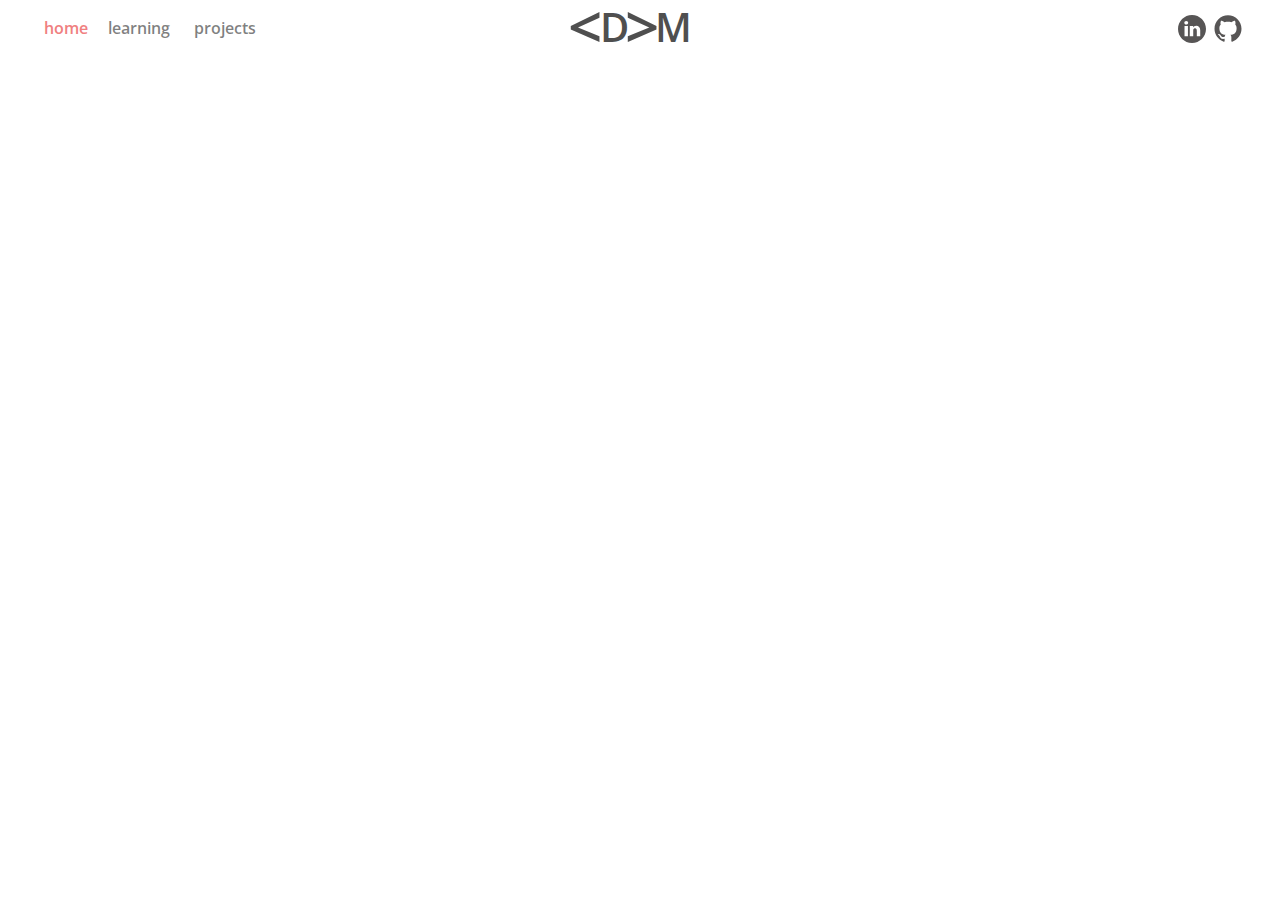
==== index.html @ c617aa4c "changed colour of header" ====
<!DOCTYPE html>
<html lang="en">
<head>
    <meta charset="UTF-8">
    <meta name="viewport" content="width=device-width, initial-scale=1.0, shrink-to-fit=no">
    <title>ADAM WIP</title>
    <link rel="stylesheet"href="https://fonts.googleapis.com/css?family=Nunito+Sans:400|Open+Sans|Nunito+Sans:800">
    <link rel="stylesheet" href="https://maxcdn.bootstrapcdn.com/bootstrap/4.5.2/css/bootstrap.min.css">
    <script src="https://ajax.googleapis.com/ajax/libs/jquery/3.5.1/jquery.min.js"></script>
    <script src="https://cdnjs.cloudflare.com/ajax/libs/popper.js/1.16.0/umd/popper.min.js"></script>
    <script src="https://maxcdn.bootstrapcdn.com/bootstrap/4.5.2/js/bootstrap.min.js"></script>
    <link rel="stylesheet" type="text/css" href="main.css"/>
</head>
<body>
    <nav class="navbar navbar-expand-lg navbar-light" style="background-color:white">
        <button class="navbar-toggler collapsed border-0" type="button" data-toggle="collapse" data-target="#navbarToggler" aria-controls="navbarToggler" aria-expanded="false" aria-label="Toggle navigation">
            <span class="icon-bar"></span>
            <span class="icon-bar"></span>
            <span class="icon-bar"></span>
        </button>
        
        <a class="navbar-brand" href="#">

            <a href="https://adam-feng.github.io" class="logo">
                <svg height="32" width="122">
                    <text class="symbol" x="0" y="39" fill="#4f4f4f" font-size="60px" font-family: "Nunito Sans" font-weight:"800"> &lt; </text>
                    <text x="32" y="32" fill="#4f4f4f" font-size="40px" font-family: "Nunito Sans" font-weight:"800"> D </text>
                    <text class="symbol" x="57" y="39" fill="#4f4f4f" font-size="60px" font-family: "Nunito Sans" font-weight:"800"> > </text>
                    <text x="87" y="32" fill="#4f4f4f" font-size="40px" font-family: "Nunito Sans" font-weight:"800"> M </text>
                </svg>
            </a>
            <a href="https://www.linkedin.com/in/adam-feng/" class="linkedin">
                <svg height="28px" viewBox="0 0 512 512" width="28px" xmlns="http://www.w3.org/2000/svg"><path d="m256 0c-141.363281 0-256 114.636719-256 256s114.636719 256 256 256 256-114.636719 256-256-114.636719-256-256-256zm-74.390625 387h-62.347656v-187.574219h62.347656zm-31.171875-213.1875h-.40625c-20.921875 0-34.453125-14.402344-34.453125-32.402344 0-18.40625 13.945313-32.410156 35.273437-32.410156 21.328126 0 34.453126 14.003906 34.859376 32.410156 0 18-13.53125 32.402344-35.273438 32.402344zm255.984375 213.1875h-62.339844v-100.347656c0-25.21875-9.027343-42.417969-31.585937-42.417969-17.222656 0-27.480469 11.601563-31.988282 22.800781-1.648437 4.007813-2.050781 9.609375-2.050781 15.214844v104.75h-62.34375s.816407-169.976562 0-187.574219h62.34375v26.558594c8.285157-12.78125 23.109375-30.960937 56.1875-30.960937 41.019531 0 71.777344 26.808593 71.777344 84.421874zm0 0"/></svg>
            </a>
            <a href="https://github.com/adam-feng" class="github">
                <svg height="27px" viewBox="0 0 512 512" width="28px" version="1.1" id="Capa_1" xmlns="http://www.w3.org/2000/svg" xmlns:xlink="http://www.w3.org/1999/xlink" x="0px" y="0px"
    style="enable-background:new 0 0 512 512;" xml:space="preserve">
    <g>
    <g>
    <path d="M255.968,5.329C114.624,5.329,0,120.401,0,262.353c0,113.536,73.344,209.856,175.104,243.872
    c12.8,2.368,17.472-5.568,17.472-12.384c0-6.112-0.224-22.272-0.352-43.712c-71.2,15.52-86.24-34.464-86.24-34.464
    c-11.616-29.696-28.416-37.6-28.416-37.6c-23.264-15.936,1.728-15.616,1.728-15.616c25.696,1.824,39.2,26.496,39.2,26.496
    c22.848,39.264,59.936,27.936,74.528,21.344c2.304-16.608,8.928-27.936,16.256-34.368
    c-56.832-6.496-116.608-28.544-116.608-127.008c0-28.064,9.984-51.008,26.368-68.992c-2.656-6.496-11.424-32.64,2.496-68
    c0,0,21.504-6.912,70.4,26.336c20.416-5.696,42.304-8.544,64.096-8.64c21.728,0.128,43.648,2.944,64.096,8.672
    c48.864-33.248,70.336-26.336,70.336-26.336c13.952,35.392,5.184,61.504,2.56,68c16.416,17.984,26.304,40.928,26.304,68.992
    c0,98.72-59.84,120.448-116.864,126.816c9.184,7.936,17.376,23.616,17.376,47.584c0,34.368-0.32,62.08-0.32,70.496
    c0,6.88,4.608,14.88,17.6,12.352C438.72,472.145,512,375.857,512,262.353C512,120.401,397.376,5.329,255.968,5.329z"/>
    </g></g></svg>
            </a>
        </a>
        <div class="collapse navbar-collapse" id="navbarToggler">
            <ul class="navbar-nav ml-1 mr-auto mt-4 mt-lg-0">
                <li class="active">
                    <a class="nav-link" href="https://adam-feng.github.io">home</a>
                </li>
                <li class="nav-item px-1">
                    <a class="nav-link" href="learning.html">learning</a>
                </li>
                <li class="nav-item px-1">
                    <a class="nav-link" href="projects.html">projects</a>
                </li>
            </ul>
        </div>

        
      
      </nav>
</body>
</html>
---- main.css ----
.active a {
    color: lightcoral !important;
}

.logo:hover .symbol{
    transition:0.7s;
    fill:lightcoral
}

.logo {
    position: absolute;
    right: calc(50vw - 50px); 
    top: 10px;
}

.logo:hover {
    text-decoration: none;
}

nav {
    margin: 0;
    font-family: "Open Sans", sans-serif;
    font-weight: 600;
    position: absolute;
}

.navbar-toggler span {
    display: block;
    background-color: #4f4f4f;
    height: 3px;
    width: 25px;
    margin-top: 5px;
    margin-bottom: 5px;
    position: relative;
    left: 0;
    border-radius: 2px;
    opacity: 1;
    transition: all 0.35s ease-out;
    transform-origin: center left;
}

/* Animate open into cross menu */

.navbar-toggler:not(.collapsed) span:nth-child(1) {
    transform: translate(15%, 528%) rotate(-45deg);
}
.navbar-toggler:not(.collapsed) span:nth-child(2) {
    opacity: 0;
    transition: 0s;
}
.navbar-toggler:not(.collapsed) span:nth-child(3) {
    transform: translate(15%, -528%) rotate(45deg) ;
}

.navbar-toggler:not(.collapsed) > .icon-bar {
    background-color: lightcoral; 
}

.navbar-toggler:hover > .icon-bar {
    transition:0.5s;
    background-color: lightcoral; 
}

/* Animate open into hamburger menu */

.navbar-toggler span:nth-child(1) {
    transform: translate(0%, 0%) rotate(0deg) ;
}
.navbar-toggler span:nth-child(2) {
    opacity: 1;
}
.navbar-toggler span:nth-child(3) {
    transform: translate(0%, 0%) rotate(0deg) ;
}

/* Hovering colour changes */

.nav-link:hover {
    transition:0.2s;
    color:lightcoral !important;
}

.github {
    position: absolute;
    fill:#575555;
    margin-top: 0px;
    top: 15px;
    margin-right: 3%;
    position: absolute;
    right: 0;
}

.github:hover{
    transition:0.5s;
    fill:lightcoral;
}

.linkedin {
    position: absolute;
    fill:#575555;
    margin-top: 0px;
    top: 15px;
    margin-right: 20px;
    position: absolute;
    right: calc(3vw + 16px);
}

.linkedin:hover {
    transition:0.5s;
    fill:lightcoral;
}
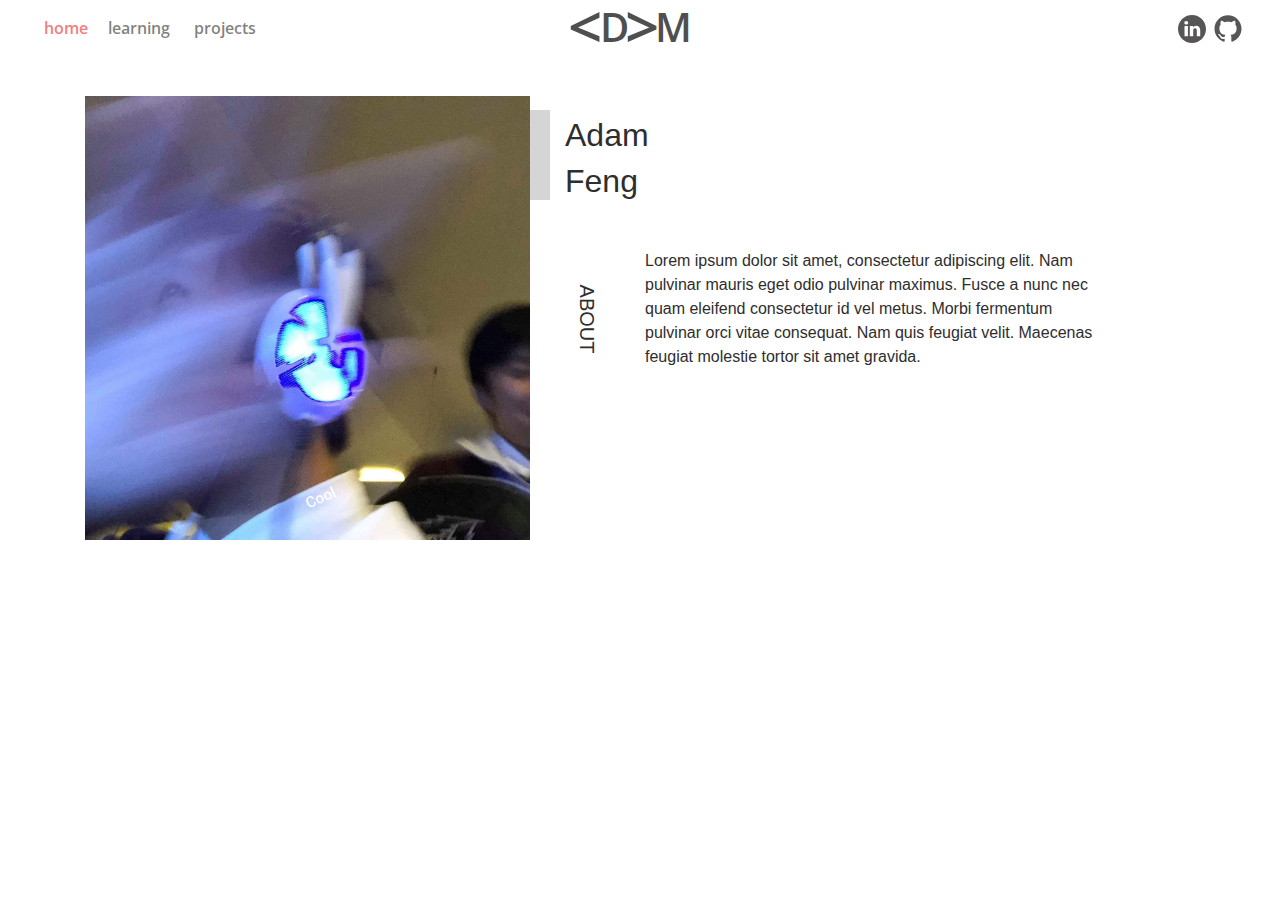
==== commit 4393dbb8: "added jumbotron" ====
--- a/index.html
+++ b/index.html
@@ -62,9 +62,33 @@
                 </li>
             </ul>
         </div>
+    </nav>
 
-        
-      
-      </nav>
+    
+    <div class="container">
+        <div class="row">
+            <div class="col-md-5">
+                <img src="assets/images/temprofile.jpg" class="profile-image">
+            </div>
+            <div class="filler"> 
+                <span class="box"></span>
+            </div>
+            <div class="col-md-6">
+                <div class="name" style="width: 455px; margin-right: 0px;">
+                    <h2>Adam</h2>
+                    <h2>Feng</h2>
+                </div>
+                <div class="bio">
+                    <div class="rotate">
+                        <p class="heading">About</p>
+                    </div>
+                    <p>
+                        Lorem ipsum dolor sit amet, consectetur adipiscing elit. Nam pulvinar mauris eget odio pulvinar maximus. Fusce a nunc nec quam eleifend consectetur id vel metus. Morbi fermentum pulvinar orci vitae consequat. Nam quis feugiat velit. Maecenas feugiat molestie tortor sit amet gravida.
+                    </p>
+                </div>
+            </div>
+        </div>
+    </div>
+    
 </body>
 </html>
--- a/main.css
+++ b/main.css
@@ -110,3 +110,43 @@
     transition:0.5s;
     fill:lightcoral;
 }
+
+.container {
+    padding-top:40px;
+}
+
+.profile-image {
+    width: 100%
+}
+
+.rotate{
+    transform: rotate(90deg);
+    left: 0px;
+    top: 200px;
+    position: absolute;
+    padding-left: 0;
+    text-transform: uppercase;
+    font-size: 20px;
+    text-decoration: none;
+}
+
+.bio {
+    padding-left: 80px;
+    padding-top: 40px;
+}
+
+.col-md-6 {
+    padding: 20px;
+    color:  #2e2e2e;
+}
+
+.filler span {
+    background-color: #acacac;
+    height: 90px;
+    width: 250px;
+    position: absolute;
+    opacity: 0.5;
+    top: 110px;
+    left: 300px;
+    z-index: -1;
+}
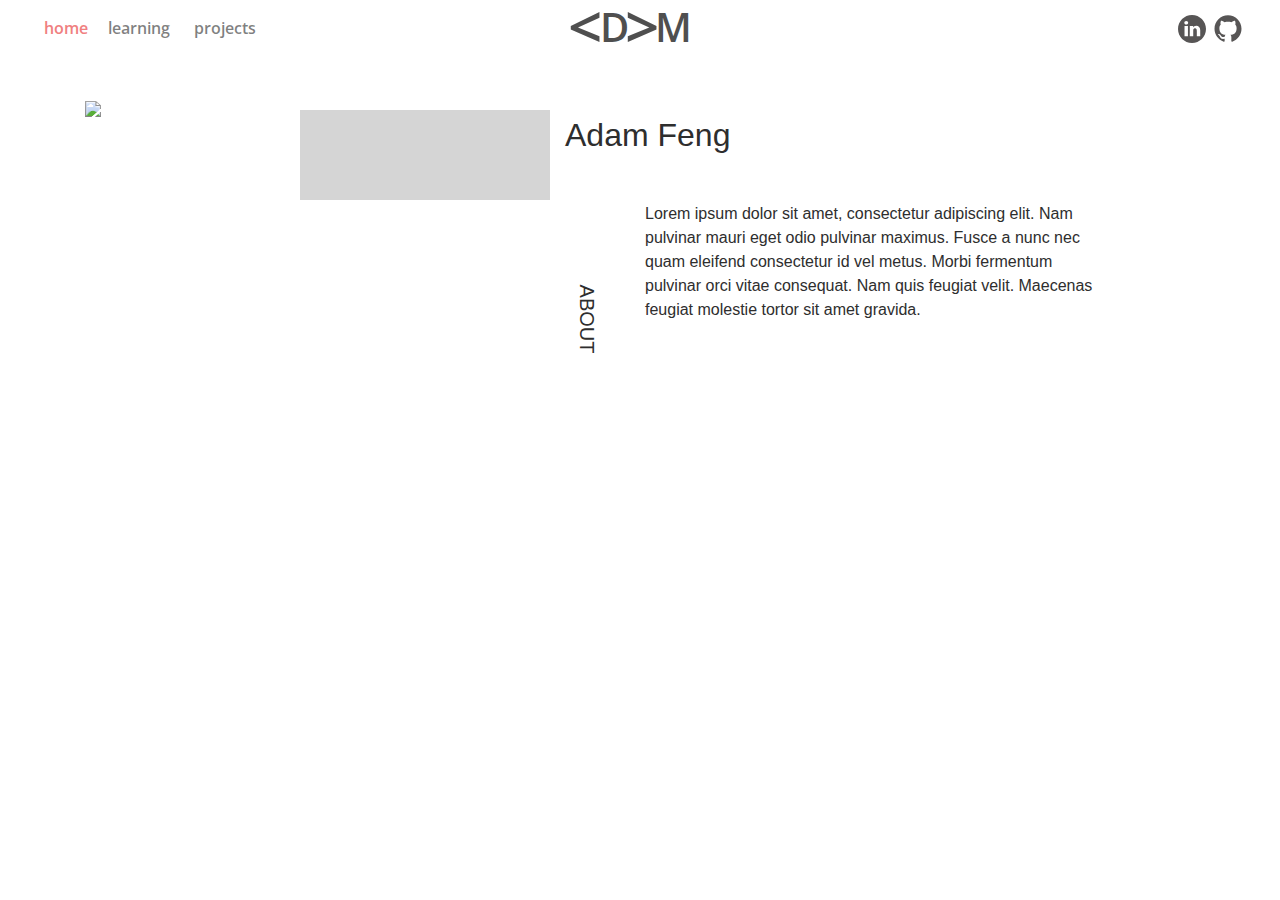
==== commit 6abede69: "changed image" ====
--- a/index.html
+++ b/index.html
@@ -68,22 +68,22 @@
     <div class="container">
         <div class="row">
             <div class="col-md-5">
-                <img src="assets/images/temprofile.jpg" class="profile-image">
+                <img src="assets/images/adamayeah.jpg" class="profile-image">
             </div>
             <div class="filler"> 
                 <span class="box"></span>
             </div>
             <div class="col-md-6">
                 <div class="name" style="width: 455px; margin-right: 0px;">
-                    <h2>Adam</h2>
-                    <h2>Feng</h2>
+                    <h2>Adam Feng</h2>
+                    <!-- <h2>Feng</h2> -->
                 </div>
                 <div class="bio">
                     <div class="rotate">
                         <p class="heading">About</p>
                     </div>
                     <p>
-                        Lorem ipsum dolor sit amet, consectetur adipiscing elit. Nam pulvinar mauris eget odio pulvinar maximus. Fusce a nunc nec quam eleifend consectetur id vel metus. Morbi fermentum pulvinar orci vitae consequat. Nam quis feugiat velit. Maecenas feugiat molestie tortor sit amet gravida.
+                        Lorem ipsum dolor sit amet, consectetur adipiscing elit. Nam pulvinar mauri eget odio pulvinar maximus. Fusce a nunc nec quam eleifend consectetur id vel metus. Morbi fermentum pulvinar orci vitae consequat. Nam quis feugiat velit. Maecenas feugiat molestie tortor sit amet gravida.
                     </p>
                 </div>
             </div>
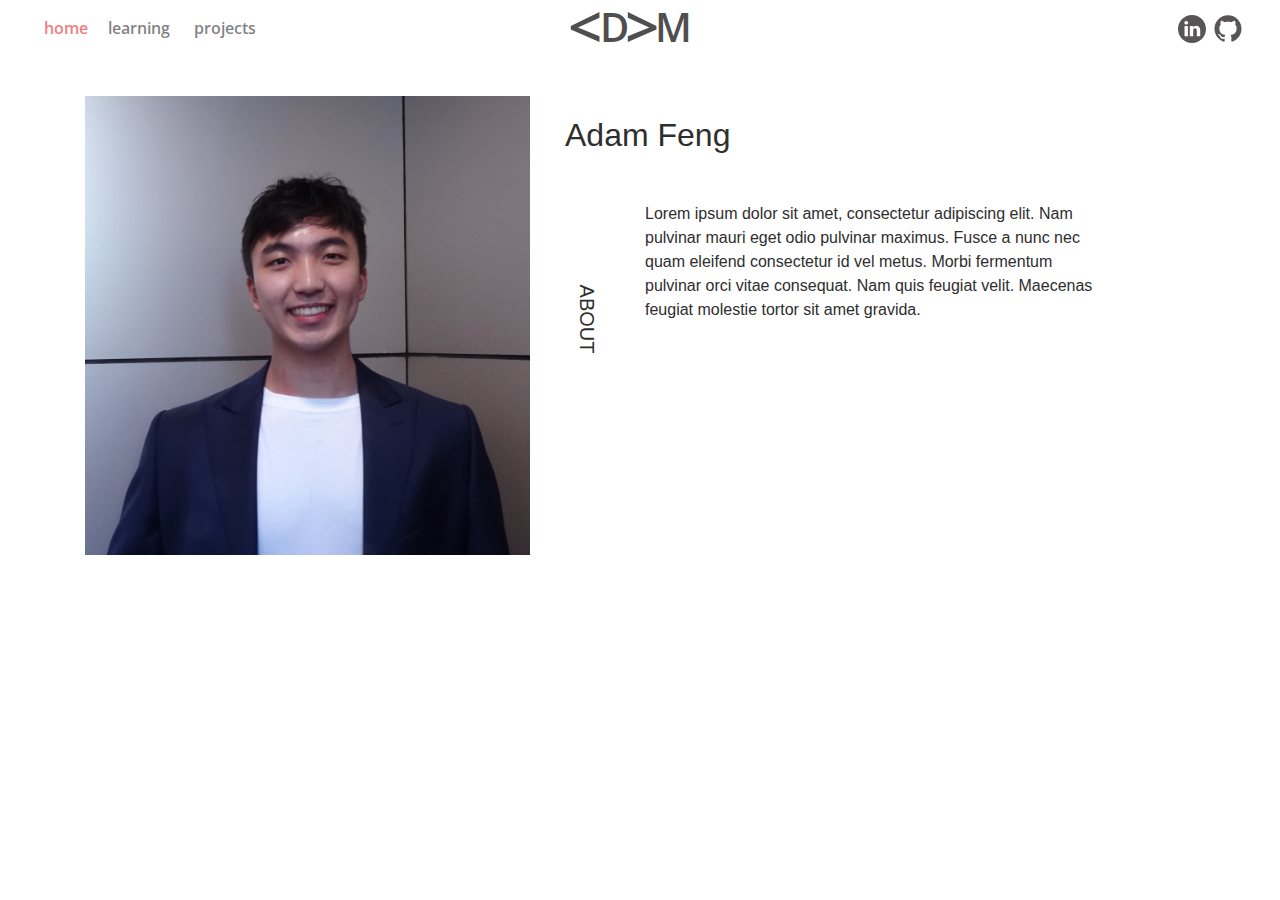
==== commit cd02a7af: "changed file name" ====
--- a/index.html
+++ b/index.html
@@ -68,11 +68,11 @@
     <div class="container">
         <div class="row">
             <div class="col-md-5">
-                <img src="assets/images/adamayeah.jpg" class="profile-image">
+                <img src="assets/images/adamayeah.JPG" class="profile-image">
             </div>
-            <div class="filler"> 
+            <!----<div class="filler"> 
                 <span class="box"></span>
-            </div>
+            </div>--->
             <div class="col-md-6">
                 <div class="name" style="width: 455px; margin-right: 0px;">
                     <h2>Adam Feng</h2>
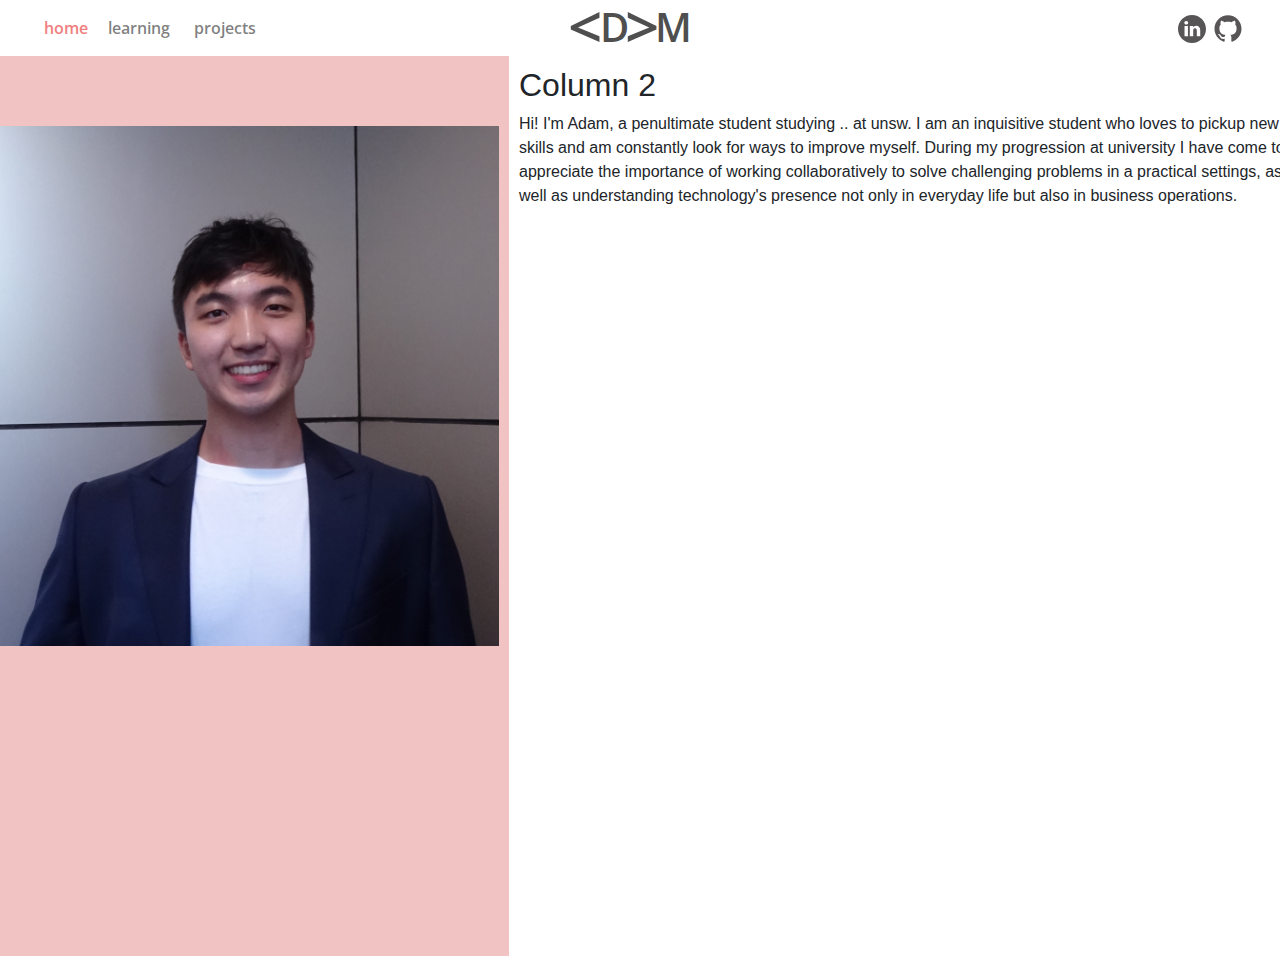
==== commit c8be87ce: "restructure" ====
--- a/index.html
+++ b/index.html
@@ -64,31 +64,27 @@
         </div>
     </nav>
 
-    
     <div class="container">
-        <div class="row">
-            <div class="col-md-5">
-                <img src="assets/images/adamayeah.JPG" class="profile-image">
-            </div>
-            <!----<div class="filler"> 
-                <span class="box"></span>
-            </div>--->
-            <div class="col-md-6">
-                <div class="name" style="width: 455px; margin-right: 0px;">
-                    <h2>Adam Feng</h2>
-                    <!-- <h2>Feng</h2> -->
-                </div>
-                <div class="bio">
-                    <div class="rotate">
-                        <p class="heading">About</p>
-                    </div>
-                    <p>
-                        Lorem ipsum dolor sit amet, consectetur adipiscing elit. Nam pulvinar mauri eget odio pulvinar maximus. Fusce a nunc nec quam eleifend consectetur id vel metus. Morbi fermentum pulvinar orci vitae consequat. Nam quis feugiat velit. Maecenas feugiat molestie tortor sit amet gravida.
-                    </p>
-                </div>
-            </div>
+        <img src=>
+    </div>
+
+    <div class="row">
+        <div class="column left">
+            <img src="assets/images/adamayeah.JPG" class="profile-image">
+        </div>
+        <div class="column right">
+          <h2>Column 2</h2>
+          <p>Hi! I'm Adam, a penultimate student studying .. at unsw. I am an inquisitive student who loves to pickup new skills and am constantly look for ways
+              to improve myself.
+
+              During my progression at university I have come to appreciate the importance of working collaboratively
+              to solve challenging problems in a practical settings, as well as understanding technology's presence
+              not only in everyday life but also in business operations.
+
+          </p>
         </div>
     </div>
+
     
 </body>
 </html>
--- a/main.css
+++ b/main.css
@@ -113,32 +113,86 @@
 
 .container {
     padding-top:40px;
-}
+    width:100%;
+}
+
+
+
+
+.container {
+    width: 50%;
+    position:absolute;
+    top:50px
+}
+  
+
+
+.column {
+    float: left;
+    padding: 10px;
+    height: 100vh;
+    
+}
+
+.left {
+    width: 40%;
+    background-color:rgb(241, 195, 195);
+}
+
+.right {
+    width: 60%;
+}
+
+.row:after {
+    content: "";
+    display: table;
+    clear: both;
+}
+
+
 
 .profile-image {
-    width: 100%
+    width: 100%;
+    display: block;
+    margin-left:auto;
+    margin-right:auto;
+    margin-top: 60px;
 }
 
 .rotate{
     transform: rotate(90deg);
     left: 0px;
-    top: 200px;
-    position: absolute;
-    padding-left: 0;
+    top: 156px;
+    color:rgb(175, 175, 247);
+    position: absolute;
+    padding-left: 0px;
     text-transform: uppercase;
     font-size: 20px;
     text-decoration: none;
 }
 
+.name{
+    text-align: center;
+}
+
 .bio {
-    padding-left: 80px;
-    padding-top: 40px;
+    padding-left: 55px;
+    padding-top: 20px;
+    padding-right: 20px;
+    margin-left:auto;
+    margin-right:auto;
+    text-align: justify;
+    background-color:rgba(250, 217, 217, 0.068);
 }
 
 .col-md-6 {
     padding: 20px;
-    color:  #2e2e2e;
-}
+    color:  #575555;
+    margin-left:auto;
+    margin-right:auto;
+}
+
+
 
 .filler span {
     background-color: #acacac;
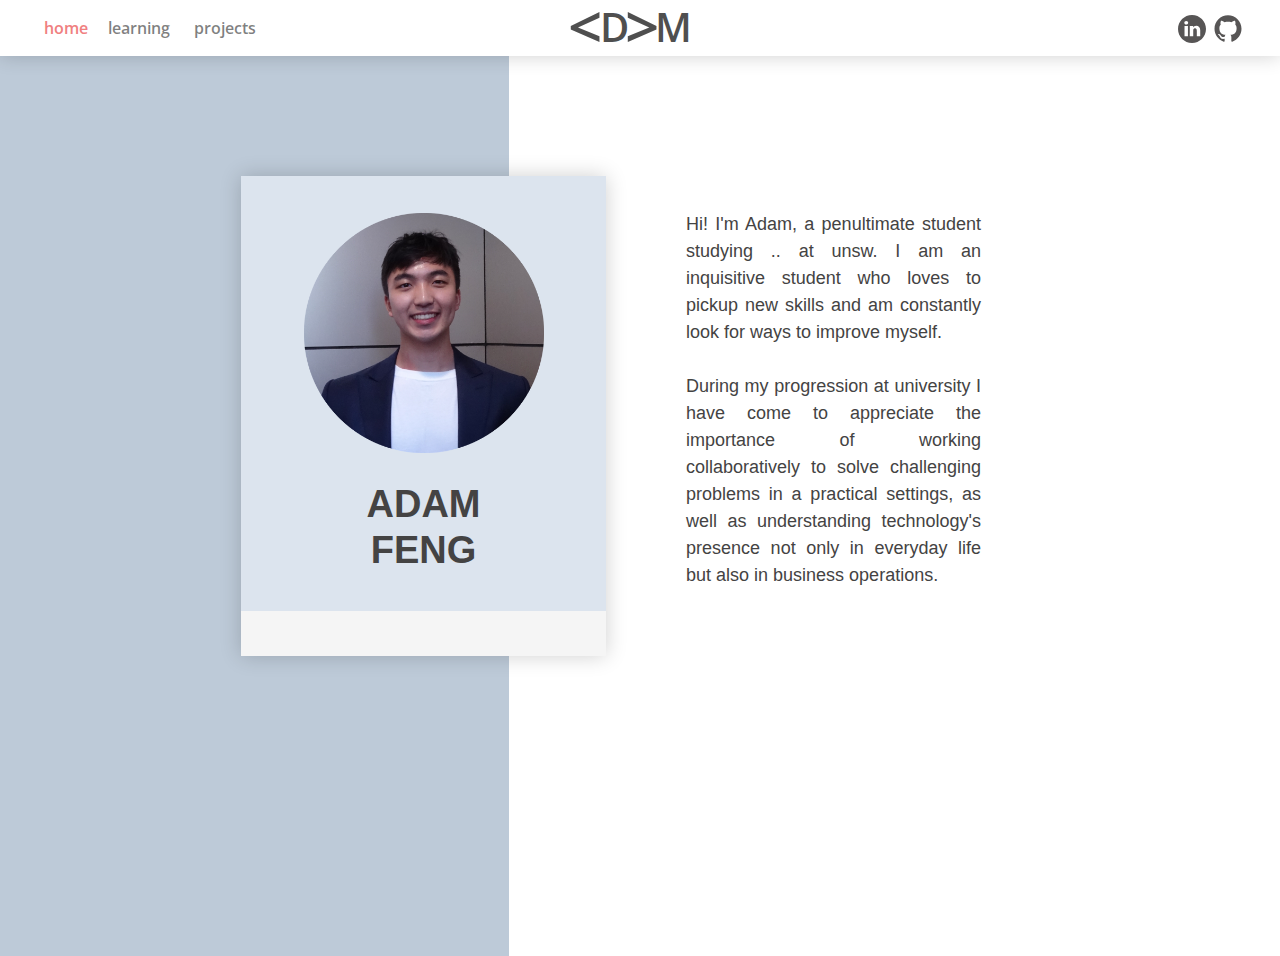
==== commit 66ee289f: "home page" ====
--- a/index.html
+++ b/index.html
@@ -64,25 +64,34 @@
         </div>
     </nav>
 
-    <div class="container">
-        <img src=>
-    </div>
+    
+    
 
     <div class="row">
+        <div class="entire">
+            <div class="profile-box">
+                <img src="assets/images/Headshot.png" class="profile-image">
+        
+                <h2 class="name" style="color:rgb(68, 67, 67)">ADAM <br>FENG</h2>
+                <div class="row"></div>
+            </div>
+        
+        <div class="text" style="color:rgb(68, 67, 67)">
+            Hi! I'm Adam, a penultimate student studying .. at unsw. I am an inquisitive student who loves to pickup new skills and am constantly look for ways
+            to improve myself.
+            <br><br>
+            During my progression at university I have come to appreciate the importance of working collaboratively
+            to solve challenging problems in a practical settings, as well as understanding technology's presence
+            not only in everyday life but also in business operations.
+        </div>
+
+        </div>
         <div class="column left">
-            <img src="assets/images/adamayeah.JPG" class="profile-image">
         </div>
         <div class="column right">
-          <h2>Column 2</h2>
-          <p>Hi! I'm Adam, a penultimate student studying .. at unsw. I am an inquisitive student who loves to pickup new skills and am constantly look for ways
-              to improve myself.
 
-              During my progression at university I have come to appreciate the importance of working collaboratively
-              to solve challenging problems in a practical settings, as well as understanding technology's presence
-              not only in everyday life but also in business operations.
-
-          </p>
         </div>
+        
     </div>
 
     
--- a/main.css
+++ b/main.css
@@ -23,6 +23,7 @@
     font-family: "Open Sans", sans-serif;
     font-weight: 600;
     position: absolute;
+    box-shadow: 0 0px 20px 0 rgba(-10, 10, 0, 0.19);
 }
 
 .navbar-toggler span {
@@ -40,6 +41,7 @@
     transform-origin: center left;
 }
 
+
 /* Animate open into cross menu */
 
 .navbar-toggler:not(.collapsed) span:nth-child(1) {
@@ -136,7 +138,7 @@
 
 .left {
     width: 40%;
-    background-color:rgb(241, 195, 195);
+    background-color:rgb(189, 202, 216);
 }
 
 .right {
@@ -149,58 +151,93 @@
     clear: both;
 }
 
-
+.entire{
+    padding-top:120px;
+    position:absolute;
+    padding-left: 20%;
+}
+
+.profile-box {
+    background-color: rgb(220, 228, 238);
+    position:absolute;
+    width: 365px;
+    height:480px;
+    box-shadow: 0 0px 20px 0 rgba(-10, 10, 0, 0.19);
+    border-bottom: 45px solid rgb(245, 245, 245);
+}
+
+.row{
+    overflow-y:hidden;
+}
+
+.name {
+    position: relative;
+    text-align: center;
+    font-weight:700;
+    font-size: 38px;
+}
 
 .profile-image {
-    width: 100%;
+    width: 240px;
+    position:relative;
     display: block;
     margin-left:auto;
     margin-right:auto;
-    margin-top: 60px;
-}
-
-.rotate{
-    transform: rotate(90deg);
-    left: 0px;
-    top: 156px;
-    color:rgb(175, 175, 247);
-    position: absolute;
-    padding-left: 0px;
-    text-transform: uppercase;
-    font-size: 20px;
-    text-decoration: none;
-}
-
-.name{
-    text-align: center;
-}
-
-.bio {
-    padding-left: 55px;
-    padding-top: 20px;
-    padding-right: 20px;
-    margin-left:auto;
-    margin-right:auto;
-    text-align: justify;
-    background-color:rgba(250, 217, 217, 0.068);
-}
-
-.col-md-6 {
-    padding: 20px;
-    color:  #575555;
-    margin-left:auto;
-    margin-right:auto;
-}
-
-
-
-.filler span {
-    background-color: #acacac;
-    height: 90px;
-    width: 250px;
-    position: absolute;
-    opacity: 0.5;
-    top: 110px;
-    left: 300px;
-    z-index: -1;
-}
+    margin-top: 37px;
+    padding-bottom: 29px;
+}
+
+.text{
+    margin-top: 35px;
+    width: 440px;
+    font-size: 18px;
+    font-weight: 400;
+    padding-right: 80px;
+    padding-left: 65px;
+    text-align:justify;
+    margin-left: 380px
+}
+
+@media screen and (max-width: 1080px) {
+    .left, .right{
+        width: 100%;
+    }
+    .left {
+        height:300px;
+    }
+    .right {
+        height:60%
+    }
+    .entire {
+        width: 100px;
+        height: 100px;
+        position: absolute;
+        left: 0;
+        right: 0;
+        
+        margin: auto;
+        
+    }
+    .profile-box {
+        position:absolute;
+        width: 355px;
+        display: flexbox;
+        left: -80px;
+	    right: 0;
+        top: 40px;
+	    margin: auto;
+    }
+    .text {
+        position: absolute;
+        top: 560px;
+        width: 600px;
+        left: -190px;
+	    right: 0;
+  	
+	    margin: auto;
+    }
+}
+
+
+
+
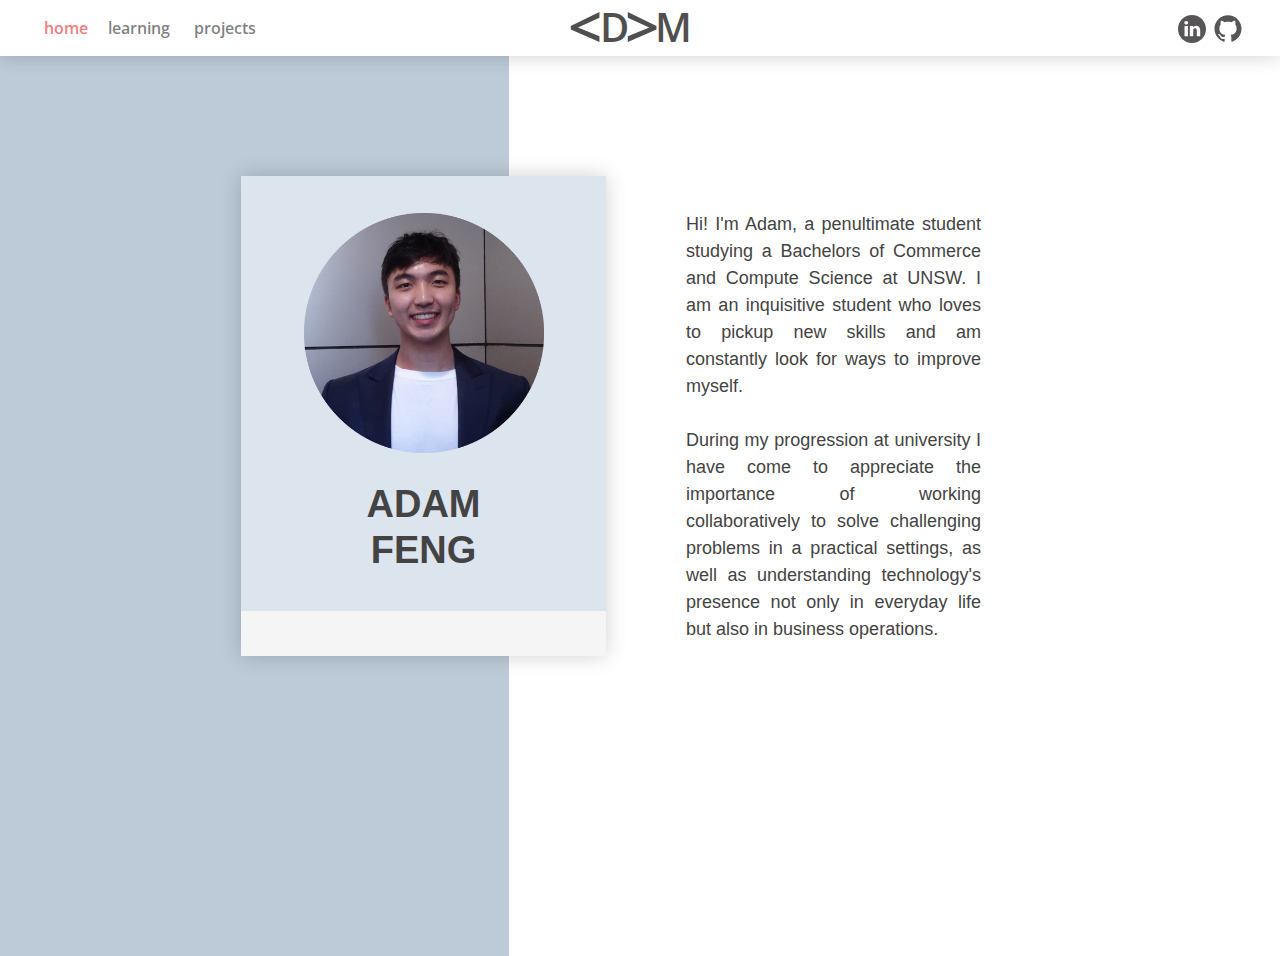
==== commit 35273199: "grammar fix" ====
--- a/index.html
+++ b/index.html
@@ -77,12 +77,13 @@
             </div>
         
         <div class="text" style="color:rgb(68, 67, 67)">
-            Hi! I'm Adam, a penultimate student studying .. at unsw. I am an inquisitive student who loves to pickup new skills and am constantly look for ways
-            to improve myself.
+            Hi! I'm Adam, a penultimate student studying a Bachelors of Commerce and Compute Science at UNSW. I am an 
+            inquisitive student who loves to pickup new skills and am constantly look for ways to improve myself.
             <br><br>
             During my progression at university I have come to appreciate the importance of working collaboratively
             to solve challenging problems in a practical settings, as well as understanding technology's presence
             not only in everyday life but also in business operations.
+            <br><br><br>
         </div>
 
         </div>
--- a/main.css
+++ b/main.css
@@ -19,6 +19,7 @@
 }
 
 nav {
+    width: 100%;
     margin: 0;
     font-family: "Open Sans", sans-serif;
     font-weight: 600;
@@ -131,10 +132,9 @@
 
 .column {
     float: left;
-    padding: 10px;
-    height: 100vh;
-    
-}
+    height: 100vh; 
+}
+
 
 .left {
     width: 40%;
@@ -199,13 +199,17 @@
 }
 
 @media screen and (max-width: 1080px) {
-    .left, .right{
+    .row{
+        padding: 0px;
+        margin: 0px;
+    }
+
+    .left {
         width: 100%;
-    }
-    .left {
         height:300px;
     }
     .right {
+        width: 80%;
         height:60%
     }
     .entire {
@@ -229,7 +233,7 @@
     }
     .text {
         position: absolute;
-        top: 560px;
+        top: 545px;
         width: 600px;
         left: -190px;
 	    right: 0;
@@ -238,6 +242,58 @@
     }
 }
 
-
-
-
+@media screen and (max-width: 600px) {
+    .left {
+        padding: 0;
+        margin: auto;
+        width: 100%;
+        overflow:hidden;
+        height:300px;
+    }
+    .right {
+        width: 80%;
+        height:60%
+    }
+    .entire {
+        width: 100px;
+        height: 100px;
+        position: absolute;
+        left: 0;
+        right: 0;
+        
+        margin: auto;
+        
+    }
+    .profile-box {
+        position:absolute;
+        width: 300px;
+        height: 380px;
+        display: flexbox;
+        left: -95px;
+	    right: 0;
+        top: 30px;
+	    margin: auto;
+        border-bottom: 35px solid rgb(245, 245, 245);
+    }
+
+    .profile-image{
+        width: 215px;
+        margin-top:23px;
+        padding-bottom:15px
+    }
+
+    .name{
+        font-size: 32px;
+    }
+    .text {
+        position: absolute;
+
+        top: 425px;
+        width: 450px;
+        left: -160px;
+	    right: 0;
+	    margin: auto;
+    }
+}
+
+
